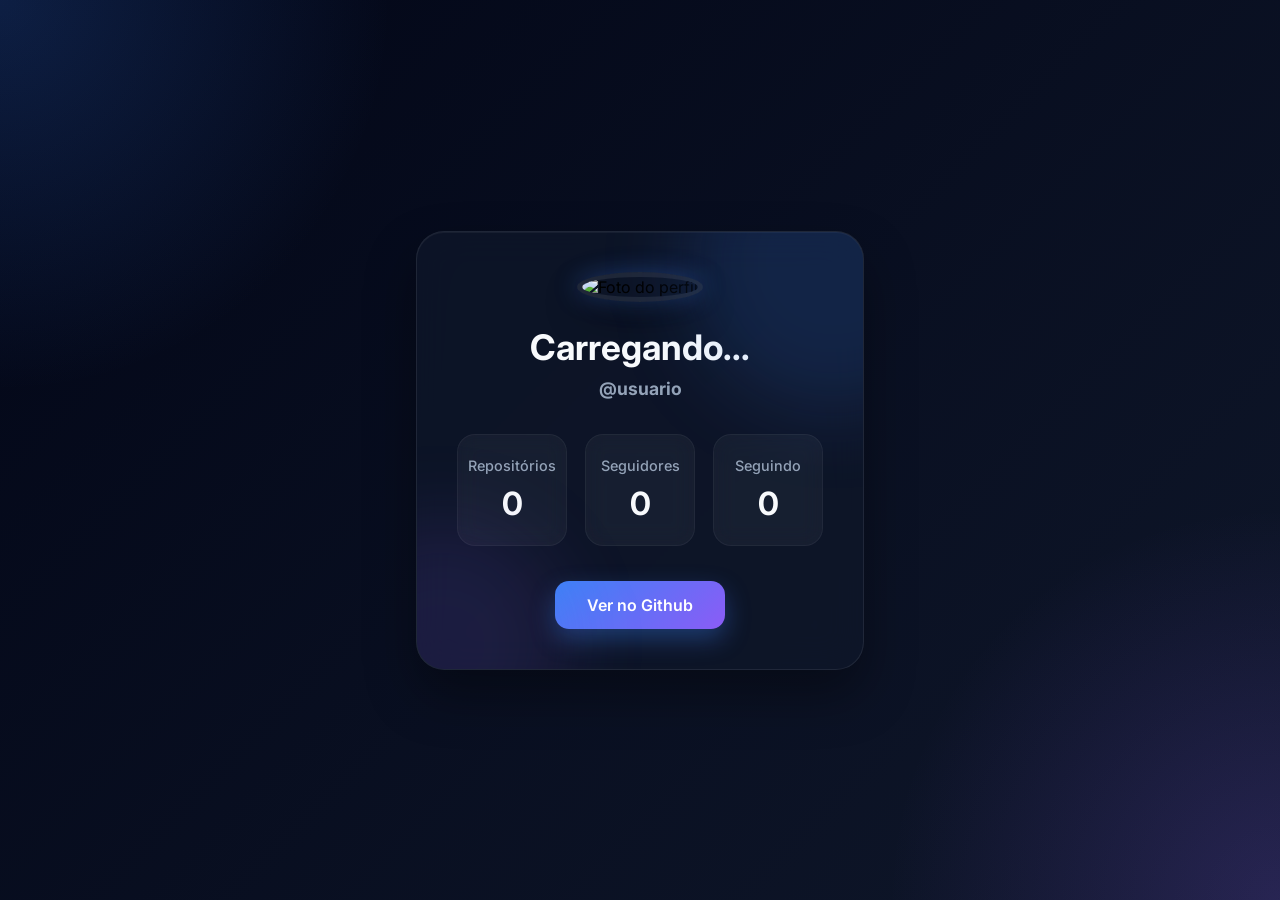
==== index.html @ 246c2654 "first commit" ====
<!DOCTYPE html>
<html lang="pt-br">

<head>
    <meta charset="UTF-8">
    <meta http-equiv="X-UA-Compatible" content="IE=edge">
    <meta name="viewport" content="width=device-width, initial-scale=1.0">
    <title>Meu Github</title>
    <link rel="stylesheet" href="main.css">
</head>
<body>
    <header>
        <div class="container">
            <img id="avatar" class="profile-avatar" src="https://via.placeholder.com/180x180" alt="Foto do perfil">
            <h1 id="nome" class="profile-name">Carregando...</h1>
            <h2 id="usuario" class="profile-username">@usuario</h2>
            <ul class="numbers">
                <li class="numbers-item">
                    <h4>Repositórios</h4>
                    <span id="repositorios">0</span>
                </li>
                <li class="numbers-item">
                    <h4>Seguidores</h4>
                    <span id="seguidores">0</span>
                </li>
                <li class="numbers-item">
                    <h4>Seguindo</h4>
                    <span id="seguindo">0</span>
                </li>
            </ul>
            <a id="link-github" href="#" class="profile-link" target="_blank">
                Ver no Github
            </a>
        </div>
    </header>

    <script src="ajax.js"></script>

</body>

</html>
---- main.css ----
/* GOOGLE FONT */
@import url('https://fonts.googleapis.com/css2?family=Inter:wght@400;500;600;700&display=swap');

:root {
    --bg-color: #020617;
    --card-color: rgba(15, 23, 42, 0.75);
    --primary-color: #3b82f6;
    --secondary-color: #8b5cf6;
    --text-color: #f8fafc;
    --text-gray: #94a3b8;
    --border-color: rgba(255,255,255,0.08);
}

/* RESET */
* {
    margin: 0;
    padding: 0;
    box-sizing: border-box;
    list-style: none;
    font-family: 'Inter', sans-serif;
}

/* BODY */
body {
    min-height: 100vh;
    background:
        radial-gradient(circle at top left, rgba(59,130,246,0.2), transparent 25%),
        radial-gradient(circle at bottom right, rgba(139,92,246,0.2), transparent 25%),
        linear-gradient(135deg, #020617, #0f172a);
    
    display: flex;
    align-items: center;
    justify-content: center;

    padding: 40px 20px;
}

/* CARD */
.container {
    width: 100%;
    max-width: 700px;

    background: var(--card-color);

    backdrop-filter: blur(18px);
    -webkit-backdrop-filter: blur(18px);

    border: 1px solid var(--border-color);

    border-radius: 28px;

    padding: 40px;

    text-align: center;

    box-shadow:
        0 25px 50px rgba(0,0,0,0.35),
        inset 0 1px 0 rgba(255,255,255,0.05);

    position: relative;
    overflow: hidden;

    animation: fadeIn 0.7s ease;
}

/* EFEITO BRILHO */
.container::before {
    content: '';

    position: absolute;

    width: 300px;
    height: 300px;

    background: rgba(59,130,246,0.15);

    border-radius: 50%;

    top: -120px;
    right: -120px;

    filter: blur(40px);
}

.container::after {
    content: '';

    position: absolute;

    width: 250px;
    height: 250px;

    background: rgba(139,92,246,0.12);

    border-radius: 50%;

    bottom: -100px;
    left: -100px;

    filter: blur(40px);
}

/* HEADER */
header {
    position: relative;
    z-index: 2;
}

/* AVATAR */
.profile-avatar {
    width: 180px;
    height: 180px;

    border-radius: 50%;

    border: 5px solid rgba(255,255,255,0.08);

    object-fit: cover;

    margin-bottom: 24px;

    box-shadow:
        0 15px 35px rgba(0,0,0,0.4),
        0 0 25px rgba(59,130,246,0.35);

    transition: 0.4s;
}

.profile-avatar:hover {
    transform: scale(1.04);
}

/* NOME */
.profile-name {
    color: var(--text-color);

    font-size: 2.2rem;

    font-weight: 700;

    margin-bottom: 10px;
}

/* USERNAME */
.profile-username {
    color: var(--text-gray);

    font-size: 1.1rem;

    margin-bottom: 35px;
}

/* ESTATÍSTICAS */
.numbers {
    display: grid;

    grid-template-columns: repeat(3, 1fr);

    gap: 18px;

    margin-bottom: 35px;
}

.numbers-item {
    background: rgba(255,255,255,0.04);

    border: 1px solid rgba(255,255,255,0.05);

    border-radius: 18px;

    padding: 22px 10px;

    transition: 0.3s;

    color: var(--text-color);

    backdrop-filter: blur(10px);
}

.numbers-item:hover {
    transform: translateY(-5px);

    background: rgba(255,255,255,0.07);

    box-shadow: 0 10px 25px rgba(0,0,0,0.25);
}

.numbers-item h4 {
    color: var(--text-gray);

    font-size: 0.9rem;

    font-weight: 500;

    margin-bottom: 10px;
}

.numbers-item span {
    font-size: 2rem;

    font-weight: 700;
}

/* BOTÃO */
.profile-link {
    display: inline-flex;

    align-items: center;
    justify-content: center;

    padding: 14px 32px;

    border-radius: 14px;

    background: linear-gradient(
        135deg,
        var(--primary-color),
        var(--secondary-color)
    );

    color: white;

    text-decoration: none;

    font-weight: 600;

    transition: 0.3s;

    box-shadow:
        0 10px 25px rgba(59,130,246,0.35);
}

.profile-link:hover {
    transform: translateY(-3px);

    box-shadow:
        0 15px 35px rgba(59,130,246,0.45);
}

/* ANIMAÇÃO */
@keyframes fadeIn {
    from {
        opacity: 0;
        transform: translateY(25px);
    }

    to {
        opacity: 1;
        transform: translateY(0);
    }
}

/* RESPONSIVO */
@media (max-width: 768px) {

    .container {
        padding: 28px;
    }

    .numbers {
        grid-template-columns: 1fr;
    }

    .profile-avatar {
        width: 140px;
        height: 140px;
    }

    .profile-name {
        font-size: 1.8rem;
    }
}
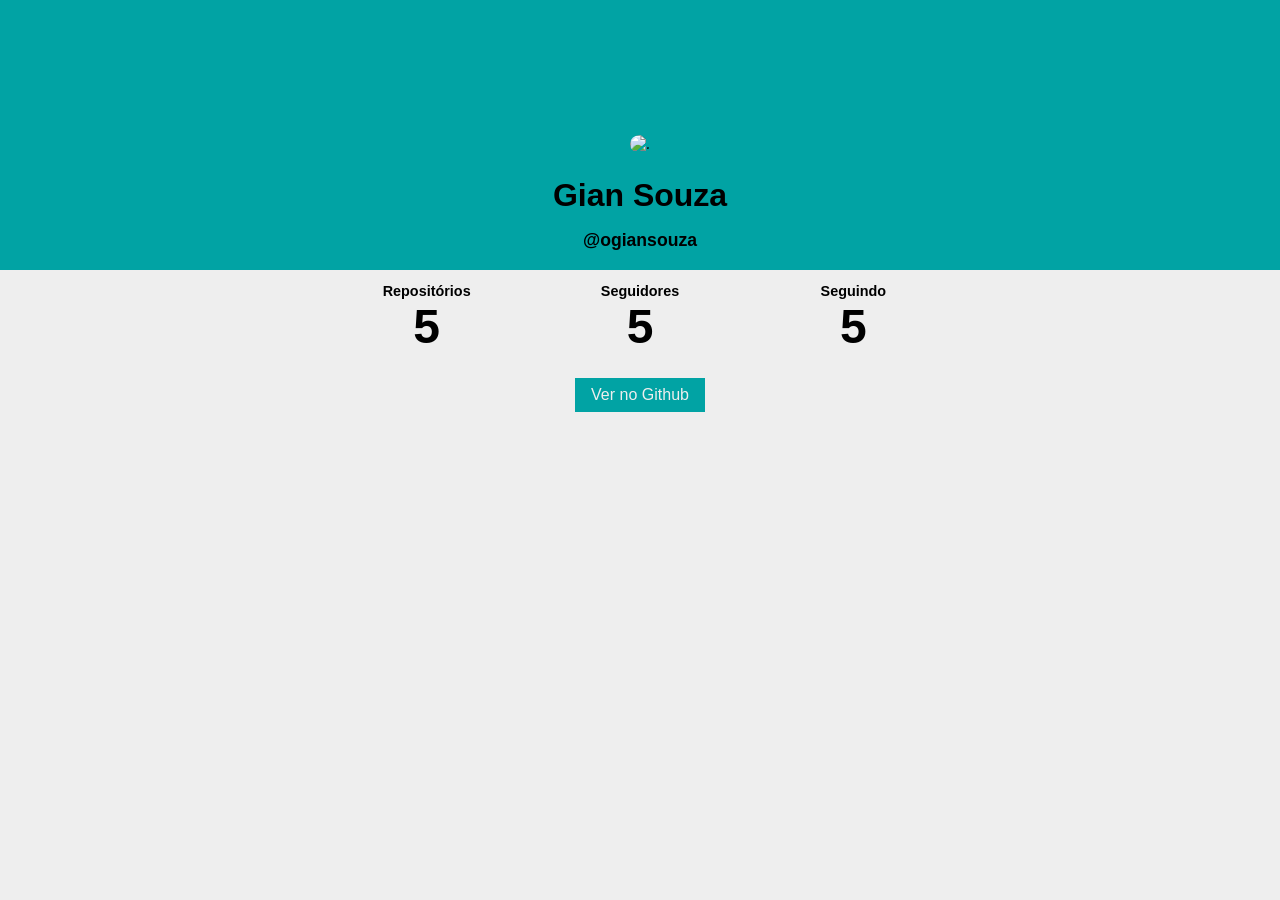
==== commit 3a36502f: "linkando html ajaxo" ====
--- a/index.html
+++ b/index.html
@@ -1,6 +1,5 @@
 <!DOCTYPE html>
 <html lang="pt-br">
-
 <head>
     <meta charset="UTF-8">
     <meta http-equiv="X-UA-Compatible" content="IE=edge">
@@ -11,31 +10,25 @@
 <body>
     <header>
         <div class="container">
-            <img id="avatar" class="profile-avatar" src="https://via.placeholder.com/180x180" alt="Foto do perfil">
-            <h1 id="nome" class="profile-name">Carregando...</h1>
-            <h2 id="usuario" class="profile-username">@usuario</h2>
+            <img class="profile-avatar" src="https://via.placeholder.com/180x180" alt=".">
+            <h1 class="profile-name">Gian Souza</h1>
+            <h2 class="profile-username">@ogiansouza</h2>
             <ul class="numbers">
                 <li class="numbers-item">
                     <h4>Repositórios</h4>
-                    <span id="repositorios">0</span>
+                    5
                 </li>
                 <li class="numbers-item">
                     <h4>Seguidores</h4>
-                    <span id="seguidores">0</span>
+                    5
                 </li>
                 <li class="numbers-item">
                     <h4>Seguindo</h4>
-                    <span id="seguindo">0</span>
+                    5
                 </li>
             </ul>
-            <a id="link-github" href="#" class="profile-link" target="_blank">
-                Ver no Github
-            </a>
+            <a href="ajaxo.html" class="profile-link">Ver no Github</a>
         </div>
     </header>
-
-    <script src="ajax.js"></script>
-
 </body>
-
 </html>
--- a/main.css
+++ b/main.css
@@ -1,272 +1,72 @@
-/* GOOGLE FONT */
-@import url('https://fonts.googleapis.com/css2?family=Inter:wght@400;500;600;700&display=swap');
-
 :root {
-    --bg-color: #020617;
-    --card-color: rgba(15, 23, 42, 0.75);
-    --primary-color: #3b82f6;
-    --secondary-color: #8b5cf6;
-    --text-color: #f8fafc;
-    --text-gray: #94a3b8;
-    --border-color: rgba(255,255,255,0.08);
+    --header-color: #01a3a4;
+    --bg-color: #eee;
 }
 
-/* RESET */
 * {
+    font-family: sans-serif;
     margin: 0;
     padding: 0;
     box-sizing: border-box;
-    list-style: none;
-    font-family: 'Inter', sans-serif;
+    list-style-type: none;
 }
 
-/* BODY */
 body {
-    min-height: 100vh;
-    background:
-        radial-gradient(circle at top left, rgba(59,130,246,0.2), transparent 25%),
-        radial-gradient(circle at bottom right, rgba(139,92,246,0.2), transparent 25%),
-        linear-gradient(135deg, #020617, #0f172a);
-    
-    display: flex;
-    align-items: center;
-    justify-content: center;
-
-    padding: 40px 20px;
+    background-color: var(--bg-color);;
 }
 
-/* CARD */
 .container {
+    max-width: 640px;
     width: 100%;
-    max-width: 700px;
-
-    background: var(--card-color);
-
-    backdrop-filter: blur(18px);
-    -webkit-backdrop-filter: blur(18px);
-
-    border: 1px solid var(--border-color);
-
-    border-radius: 28px;
-
-    padding: 40px;
-
-    text-align: center;
-
-    box-shadow:
-        0 25px 50px rgba(0,0,0,0.35),
-        inset 0 1px 0 rgba(255,255,255,0.05);
-
-    position: relative;
-    overflow: hidden;
-
-    animation: fadeIn 0.7s ease;
+    margin: 0 auto;
 }
 
-/* EFEITO BRILHO */
-.container::before {
-    content: '';
-
-    position: absolute;
-
-    width: 300px;
-    height: 300px;
-
-    background: rgba(59,130,246,0.15);
-
-    border-radius: 50%;
-
-    top: -120px;
-    right: -120px;
-
-    filter: blur(40px);
+header {
+    background-color: var(--header-color);
+    text-align: center;
+    height: 30vh;
 }
 
-.container::after {
-    content: '';
-
-    position: absolute;
-
-    width: 250px;
-    height: 250px;
-
-    background: rgba(139,92,246,0.12);
-
-    border-radius: 50%;
-
-    bottom: -100px;
-    left: -100px;
-
-    filter: blur(40px);
+header .container {
+    position: relative;
+    bottom: -50%;
 }
 
-/* HEADER */
-header {
-    position: relative;
-    z-index: 2;
+.profile-avatar {
+    border-radius: 50%;
+    margin-bottom: 24px;
+    width: 180px;
+    height: 180px;
 }
 
-/* AVATAR */
-.profile-avatar {
-    width: 180px;
-    height: 180px;
-
-    border-radius: 50%;
-
-    border: 5px solid rgba(255,255,255,0.08);
-
-    object-fit: cover;
-
-    margin-bottom: 24px;
-
-    box-shadow:
-        0 15px 35px rgba(0,0,0,0.4),
-        0 0 25px rgba(59,130,246,0.35);
-
-    transition: 0.4s;
+.profile-name {
+    font-size: 2em;
 }
 
-.profile-avatar:hover {
-    transform: scale(1.04);
+.profile-username {
+    margin: 16px 0 32px;
+    font-size: 1.1em;
 }
 
-/* NOME */
-.profile-name {
-    color: var(--text-color);
-
-    font-size: 2.2rem;
-
-    font-weight: 700;
-
-    margin-bottom: 10px;
+.profile-link {
+    background-color: var(--header-color);
+    color: var(--bg-color);
+    padding: 8px 16px;
+    display: inline-block;
+    margin-top: 24px;
+    text-decoration: none;
 }
 
-/* USERNAME */
-.profile-username {
-    color: var(--text-gray);
-
-    font-size: 1.1rem;
-
-    margin-bottom: 35px;
-}
-
-/* ESTATÍSTICAS */
 .numbers {
     display: grid;
-
-    grid-template-columns: repeat(3, 1fr);
-
-    gap: 18px;
-
-    margin-bottom: 35px;
+    grid-template-columns: 1fr 1fr 1fr;
 }
 
 .numbers-item {
-    background: rgba(255,255,255,0.04);
-
-    border: 1px solid rgba(255,255,255,0.05);
-
-    border-radius: 18px;
-
-    padding: 22px 10px;
-
-    transition: 0.3s;
-
-    color: var(--text-color);
-
-    backdrop-filter: blur(10px);
-}
-
-.numbers-item:hover {
-    transform: translateY(-5px);
-
-    background: rgba(255,255,255,0.07);
-
-    box-shadow: 0 10px 25px rgba(0,0,0,0.25);
+    font-size: 3em;
+    font-weight: bold;
 }
 
 .numbers-item h4 {
-    color: var(--text-gray);
-
-    font-size: 0.9rem;
-
-    font-weight: 500;
-
-    margin-bottom: 10px;
-}
-
-.numbers-item span {
-    font-size: 2rem;
-
-    font-weight: 700;
-}
-
-/* BOTÃO */
-.profile-link {
-    display: inline-flex;
-
-    align-items: center;
-    justify-content: center;
-
-    padding: 14px 32px;
-
-    border-radius: 14px;
-
-    background: linear-gradient(
-        135deg,
-        var(--primary-color),
-        var(--secondary-color)
-    );
-
-    color: white;
-
-    text-decoration: none;
-
-    font-weight: 600;
-
-    transition: 0.3s;
-
-    box-shadow:
-        0 10px 25px rgba(59,130,246,0.35);
-}
-
-.profile-link:hover {
-    transform: translateY(-3px);
-
-    box-shadow:
-        0 15px 35px rgba(59,130,246,0.45);
-}
-
-/* ANIMAÇÃO */
-@keyframes fadeIn {
-    from {
-        opacity: 0;
-        transform: translateY(25px);
-    }
-
-    to {
-        opacity: 1;
-        transform: translateY(0);
-    }
-}
-
-/* RESPONSIVO */
-@media (max-width: 768px) {
-
-    .container {
-        padding: 28px;
-    }
-
-    .numbers {
-        grid-template-columns: 1fr;
-    }
-
-    .profile-avatar {
-        width: 140px;
-        height: 140px;
-    }
-
-    .profile-name {
-        font-size: 1.8rem;
-    }
+    font-size: .3em;
 }
